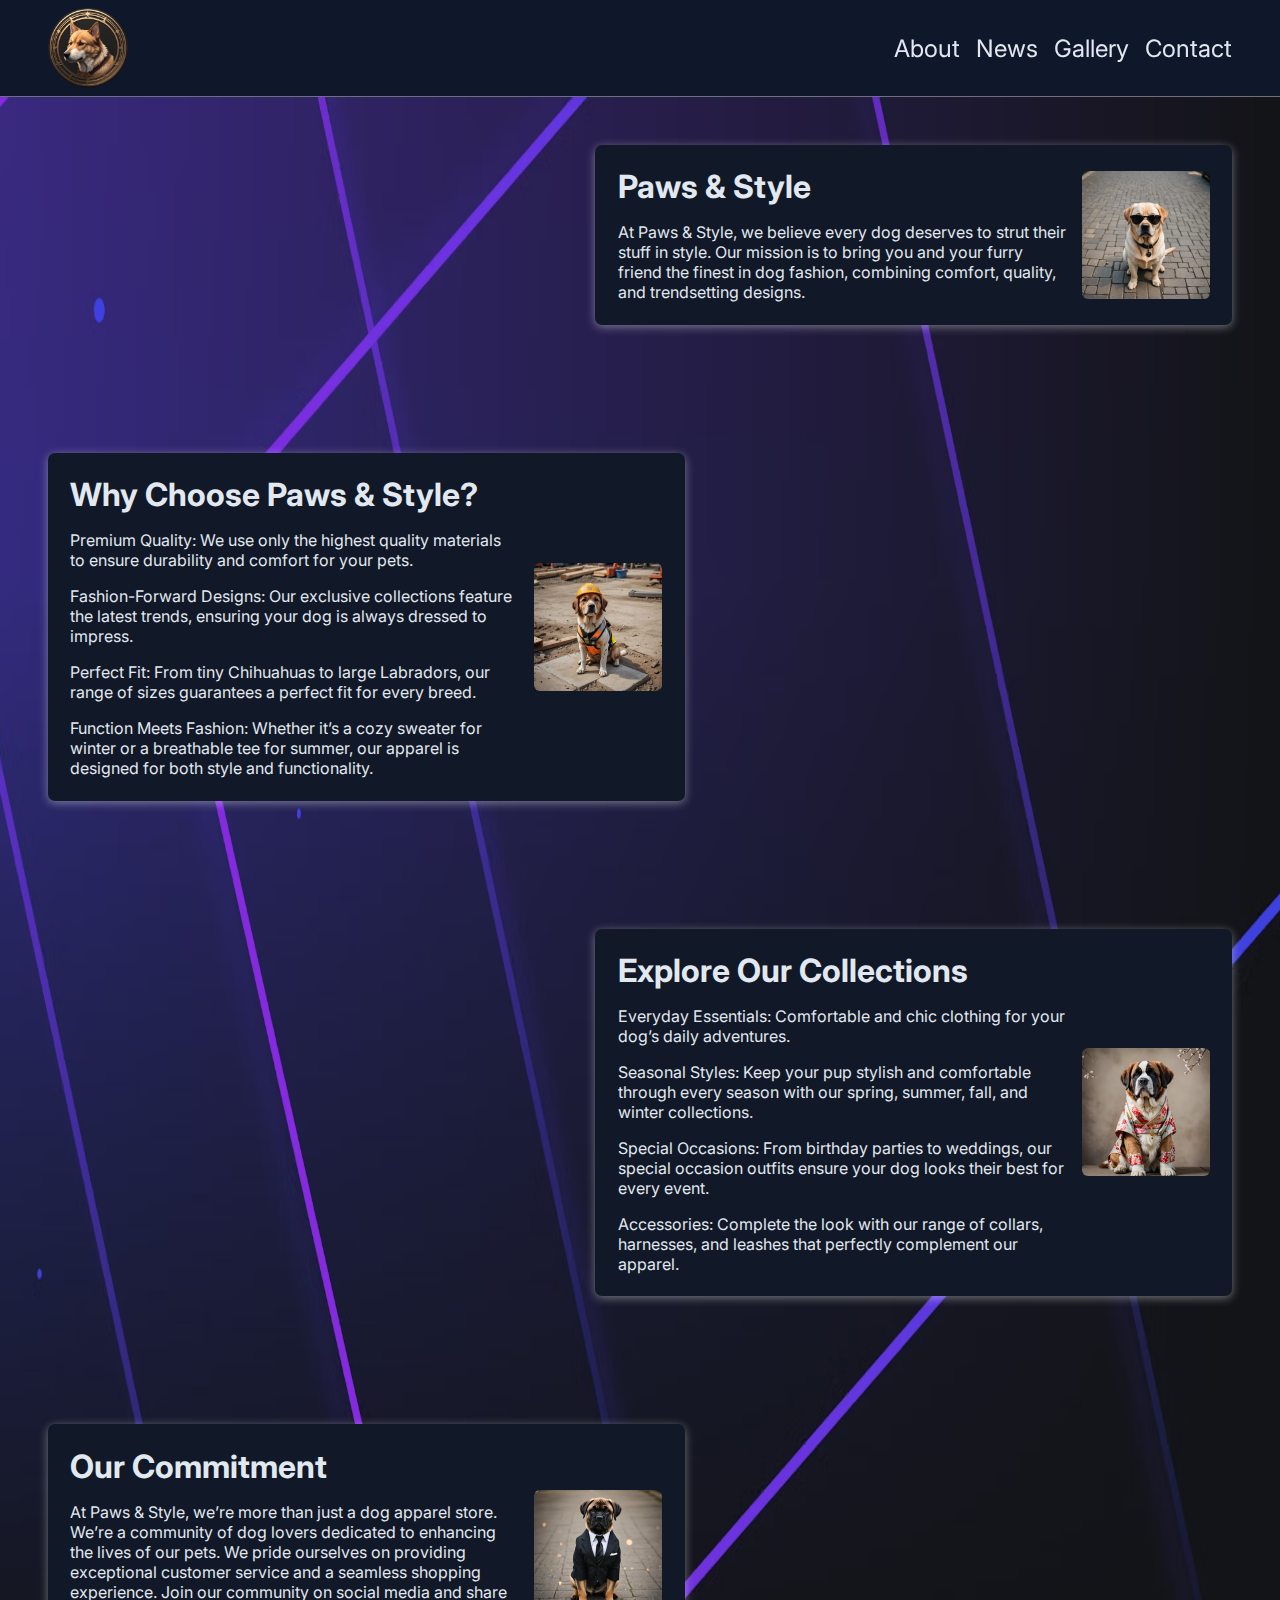
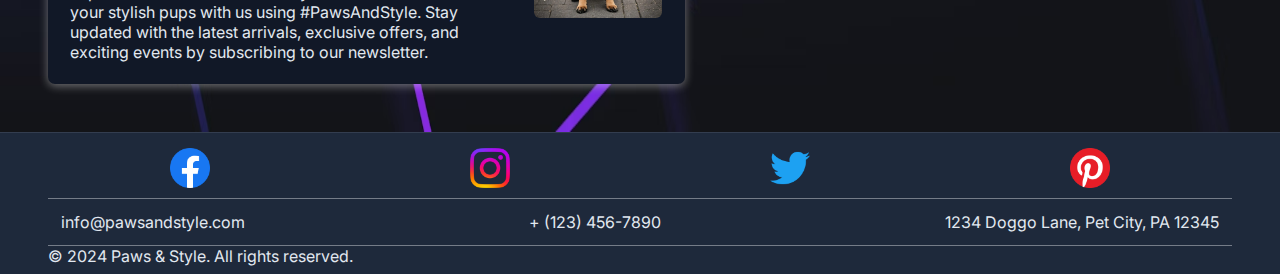
==== index.html @ 361d1cc0 "First commit!" ====
<!DOCTYPE html>
<html lang="en">
  <head>
    <link rel="stylesheet" href="style.css" />
    <meta charset="UTF-8" />
    <meta name="viewport" content="width=device-width, initial-scale=1.0" />
    <link rel="preconnect" href="https://fonts.googleapis.com" />
    <link rel="preconnect" href="https://fonts.gstatic.com" crossorigin />
    <link
      href="https://fonts.googleapis.com/css2?family=Inter:wght@100..900&display=swap"
      rel="stylesheet"
    />
    <title>Paws & Style</title>
  </head>

  <body>
    <header>
      <img class="logo" src="./images/logo.webp" alt="logo" />
      <nav>
        <a href="about.html" target="_blank">About</a>
        <a href="news.html" target="_blank">News</a>
        <a href="gallery.html" target="_blank">Gallery</a>
        <a href="contact.html" target="_blank">Contact</a>
      </nav>
    </header>

    <main>
      <div class="card">
        <div class="card-text">
          <h1>Paws & Style</h1>
          <p>
            At Paws & Style, we believe every dog deserves to strut their stuff
            in style. Our mission is to bring you and your furry friend the
            finest in dog fashion, combining comfort, quality, and trendsetting
            designs.
          </p>
        </div>
        <img
          class="card-image"
          src="./images/lab_with_glasses.webp"
          alt="Dog with sunglasses"
        />
      </div>

      <div class="card">
        <div class="card-text">
          <h1>Why Choose Paws & Style?</h1>

          <ul>
            <li>
              <span>Premium Quality:</span>
              We use only the highest quality materials to ensure durability and
              comfort for your pets.
            </li>
            <li>
              Fashion-Forward Designs: Our exclusive collections feature the
              latest trends, ensuring your dog is always dressed to impress.
            </li>
            <li>
              Perfect Fit: From tiny Chihuahuas to large Labradors, our range of
              sizes guarantees a perfect fit for every breed.
            </li>
            <li>
              Function Meets Fashion: Whether it’s a cozy sweater for winter or
              a breathable tee for summer, our apparel is designed for both
              style and functionality.
            </li>
          </ul>
        </div>
        <img
          class="card-image"
          src="./images/construction_dog.webp"
          alt="Dog with sunglasses"
        />
      </div>

      <div class="card">
        <div class="card-text">
          <h1>Explore Our Collections</h1>

          <ul>
            <li>
              Everyday Essentials: Comfortable and chic clothing for your dog’s
              daily adventures.
            </li>
            <li>
              Seasonal Styles: Keep your pup stylish and comfortable through
              every season with our spring, summer, fall, and winter
              collections.
            </li>
            <li>
              Special Occasions: From birthday parties to weddings, our special
              occasion outfits ensure your dog looks their best for every event.
            </li>
            <li>
              Accessories: Complete the look with our range of collars,
              harnesses, and leashes that perfectly complement our apparel.
            </li>
          </ul>
        </div>
        <img
          class="card-image"
          src="./images/japan_dog.webp"
          alt="Dog dressed in a kimono"
        />
      </div>
      <div class="card">
        <div class="card-text">
          <h1>Our Commitment</h1>

          <p>
            At Paws & Style, we’re more than just a dog apparel store. We’re a
            community of dog lovers dedicated to enhancing the lives of our
            pets. We pride ourselves on providing exceptional customer service
            and a seamless shopping experience. Join our community on social
            media and share your stylish pups with us using #PawsAndStyle. Stay
            updated with the latest arrivals, exclusive offers, and exciting
            events by subscribing to our newsletter.
          </p>
        </div>
        <img
          class="card-image"
          src="./images/business_dog.webp"
          alt="Dog with sunglasses"
        />
      </div>
    </main>
    <footer>
      <ul class="social-icons">
        <li>
          <a href="https://www.facebook.com" target="_blank"
            ><img src="./images/facebook.webp" alt="Facebook"
          /></a>
        </li>
        <li>
          <a href="https://www.instagram.com" target="_blank"
            ><img src="./images/instagram.webp" alt="Instagram"
          /></a>
        </li>
        <li>
          <a href="https://www.twitter.com" target="_blank"
            ><img src="./images/twitter.webp" alt="Twitter"
          /></a>
        </li>
        <li>
          <a href="https://www.pinterest.com" target="_blank"
            ><img src="./images/pinterest.webp" alt="Pinterest"
          /></a>
        </li>
      </ul>

      <div class="contact">
        <p>info@pawsandstyle.com</p>
        <p>+ (123) 456-7890</p>
        <p>1234 Doggo Lane, Pet City, PA 12345</p>
      </div>
      <p class="license">&copy; 2024 Paws & Style. All rights reserved.</p>
    </footer>
  </body>
</html>
---- style.css ----
/* CSS RESET */
html,
body,
div,
span,
p,
a,
ol,
ul,
li,
footer,
header {
  margin: 0;
  padding: 0;
  border: 0;
  font-size: 100%;
  font: inherit;
  vertical-align: baseline;
}
h1,
h2,
h4 {
  margin: 0;
}

ol,
ul {
  list-style: none;
}

a {
  text-decoration: inherit;
  color: inherit;
  position: relative;
  text-decoration: none;
}

html {
  height: 100vh;
  font-family: "Inter", sans-serif;
}

body {
  background-color: rgb(15 23 42);
  color: rgb(226, 232, 240);
  height: 100%;
  display: flex;
  flex-direction: column;
}

/* 
Gamata transitions pou vrika sto 
https://tobiasahlin.com/blog/css-trick-animating-link-underlines/ */
a::before {
  content: "";
  position: absolute;
  display: block;
  width: 100%;
  height: 2px;
  bottom: -2px;
  left: 0;
  background-color: #0ea5e9;
  transform: scaleX(0);
  transition: transform 0.3s ease;
}

a:hover::before {
  transform: scaleX(1);
}

header {
  position: sticky;
  top: 0;
  backdrop-filter: blur(10px);
  display: flex;
  flex-direction: column;
  align-items: center;
  padding: 0.5rem 0;
  gap: 0.5rem;
  border-bottom-color: rgba(248, 250, 252, 0.4);
  border-bottom-width: 1px;
  border-bottom-style: solid;
}

nav {
  display: flex;
  gap: 1rem;
}

main {
  padding: 2rem;
  display: flex;
  flex-direction: column;
  gap: 2rem;
  background-image: url("./images/bg.avif");
  background-size: 100% 100%;
}

.logo {
  height: 5rem;
  width: 5rem;
  border-radius: 50%;
  transition-duration: 8s;
  transition-property: transform;
}

.logo:hover {
  transform: rotate(3600deg);
  -webkit-transform: rotate(3600deg);
}

.card {
  border-radius: 7px;
  padding: 1.4rem;
  background-color: #111827;
  display: flex;
  flex-direction: column;
  align-items: center;
  gap: 1rem;
  box-shadow: 0 2px 10px rgb(255 255 255 / 0.4);
  transition: transform 0.2s;
}

.card-text {
  display: flex;
  flex-direction: column;
  gap: 1rem;
}

.card-image {
  width: 8rem;
  height: 8rem;
  border-radius: 6px;
}

.card:hover {
  transform: scale(1.05);
}

ul {
  display: flex;
  flex-direction: column;
  gap: 1rem;
}

footer {
  display: flex;
  flex-direction: column;
  margin-top: auto;
  padding: 0.5rem 1rem;
  background-color: rgb(30 41 59);
  border-top-color: rgba(248, 250, 252, 0.1);
  border-top-width: 1px;
  border-top-style: solid;
}

.social-icons {
  display: flex;
  flex-direction: row;
  justify-content: space-between;
  padding: 0.4rem 0;
}

.social-icons img {
  width: 1.6rem;
}

.contact {
  padding: 0.8rem;
  display: flex;
  flex-direction: column;
  gap: 0.1rem;
  border-top-color: rgba(248, 250, 252, 0.4);
  border-top-width: 1px;
  border-top-style: solid;
}

.license {
  border-top-color: rgba(248, 250, 252, 0.4);
  border-top-width: 1px;
  border-top-style: solid;
}

@media only screen and (min-width: 700px) {
  main {
    padding: 3rem;
    gap: 8rem;
  }

  header {
    flex-direction: row;
    padding: 0.5rem 3rem;
  }

  nav {
    margin-left: auto;
  }

  nav a {
    font-size: 1.5rem;
  }

  .card {
    flex-direction: row;
    width: 50%;
  }

  .card:nth-child(odd) {
    margin-left: auto;
  }

  .card-image {
    margin-left: auto;
  }

  footer {
    padding: 0.5rem 3rem;
  }

  .social-icons {
    justify-content: space-around;
  }

  .social-icons img {
    width: 2.5rem;
  }

  .contact {
    flex-direction: row;
    justify-content: space-between;
  }
}
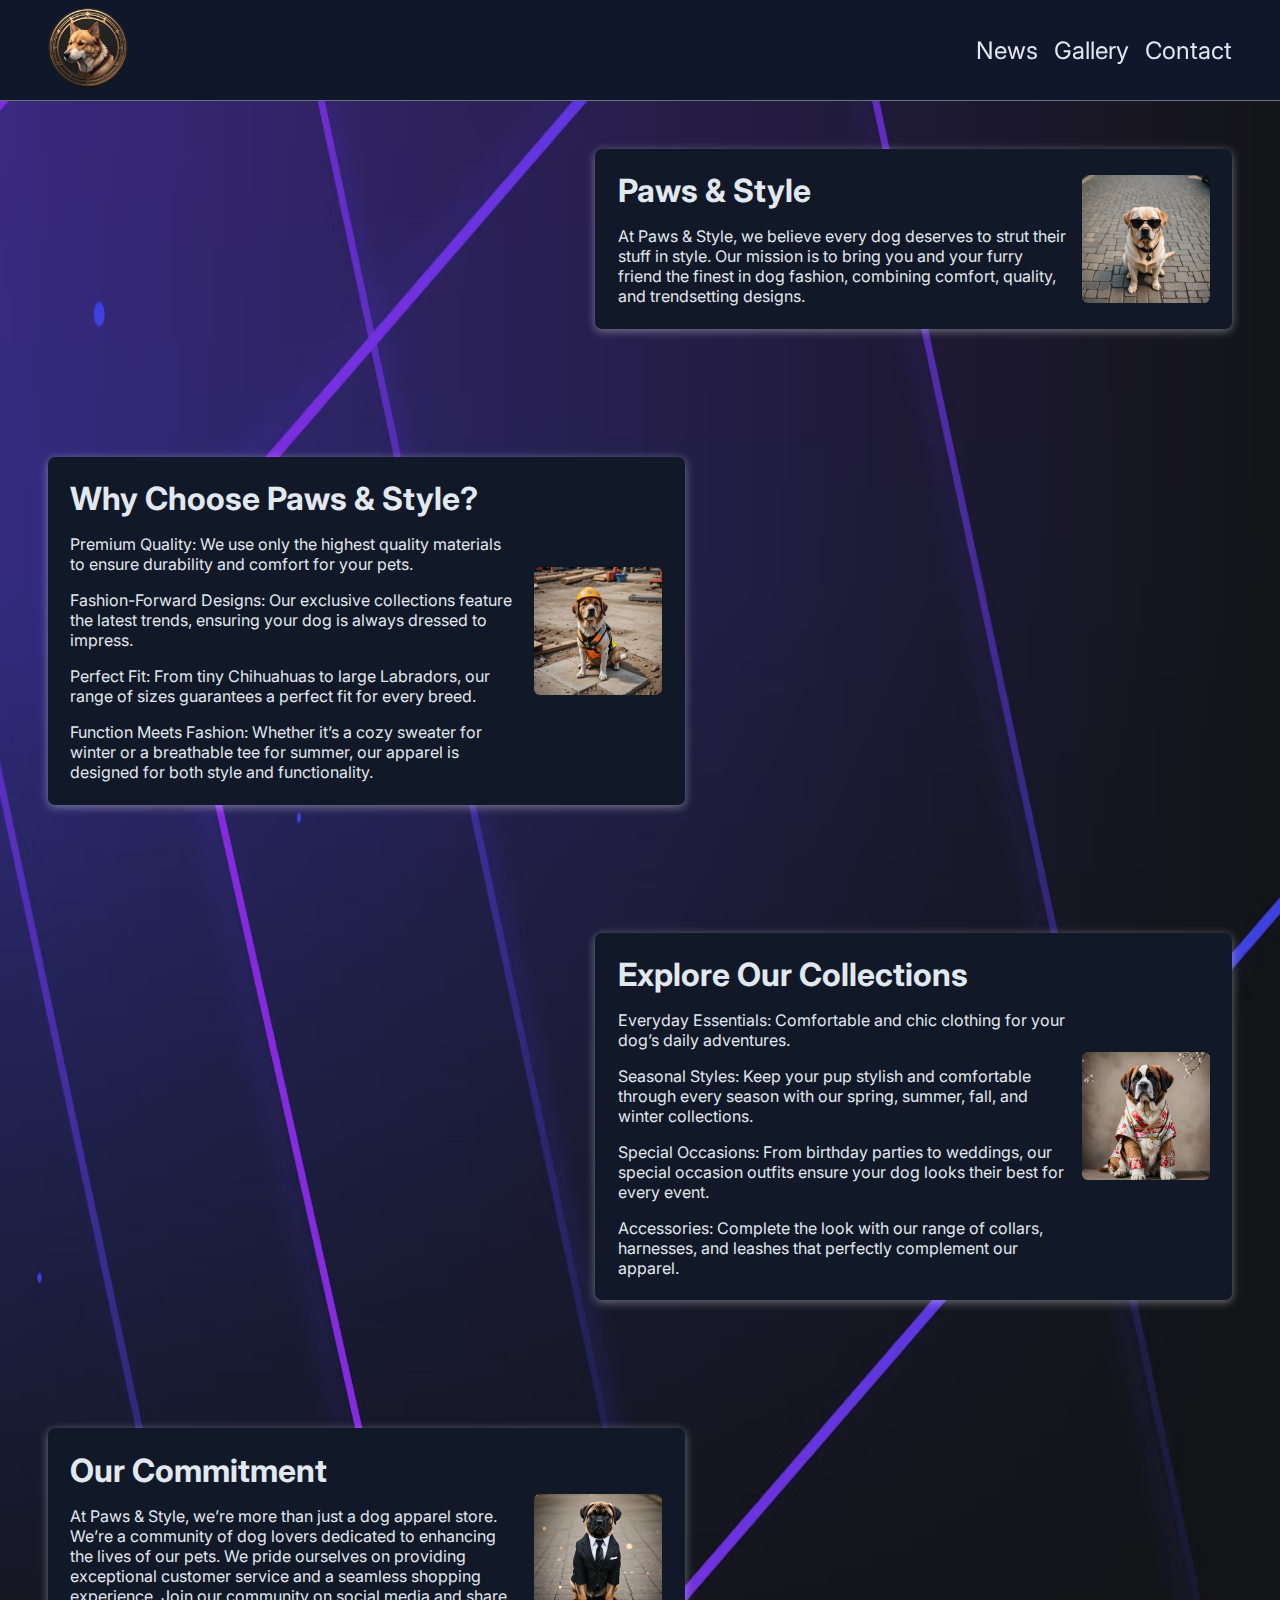
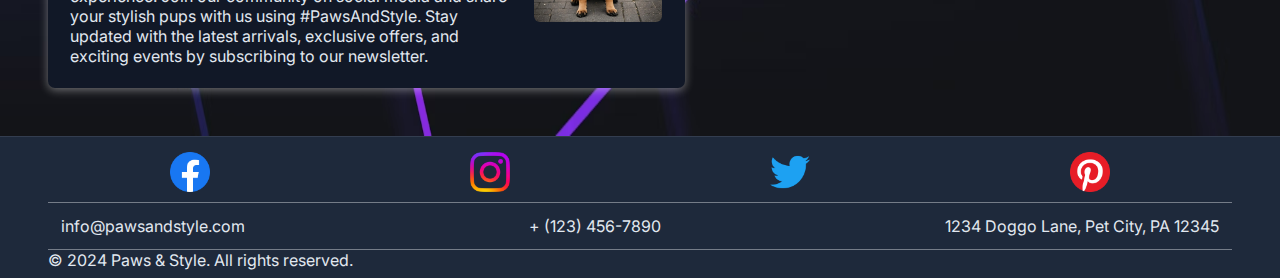
==== commit 6286b54f: "All pages set up" ====
--- a/index.html
+++ b/index.html
@@ -15,9 +15,8 @@
 
   <body>
     <header>
-      <img class="logo" src="./images/logo.webp" alt="logo" />
+      <a href="/"><img class="logo" src="./images/logo.webp" alt="logo" /></a>
       <nav>
-        <a href="about.html" target="_blank">About</a>
         <a href="news.html" target="_blank">News</a>
         <a href="gallery.html" target="_blank">Gallery</a>
         <a href="contact.html" target="_blank">Contact</a>
--- a/style.css
+++ b/style.css
@@ -43,13 +43,13 @@
 body {
   background-color: rgb(15 23 42);
   color: rgb(226, 232, 240);
-  height: 100%;
-  display: flex;
-  flex-direction: column;
-}
-
-/* 
-Gamata transitions pou vrika sto 
+  display: flex;
+  min-height: 100%;
+  flex-direction: column;
+}
+
+/*
+Gamata transitions pou vrika sto
 https://tobiasahlin.com/blog/css-trick-animating-link-underlines/ */
 a::before {
   content: "";
@@ -69,6 +69,7 @@
 }
 
 header {
+  z-index: 1;
   position: sticky;
   top: 0;
   backdrop-filter: blur(10px);
@@ -94,6 +95,16 @@
   gap: 2rem;
   background-image: url("./images/bg.avif");
   background-size: 100% 100%;
+  min-height: 100vh;
+}
+
+main.grid {
+  display: grid;
+  grid-template-columns: repeat(1, minmax(0, 1fr));
+}
+
+.grid .card {
+  width: auto;
 }
 
 .logo {
@@ -121,10 +132,21 @@
   transition: transform 0.2s;
 }
 
+.grid .card {
+  align-items: flex-start;
+}
+
 .card-text {
   display: flex;
   flex-direction: column;
   gap: 1rem;
+  height: 100%;
+}
+
+.read-more {
+  align-self: flex-end;
+  cursor: pointer;
+  margin-top: auto;
 }
 
 .card-image {
@@ -181,12 +203,78 @@
   border-top-style: solid;
 }
 
+article {
+  display: flex;
+  flex-direction: column;
+  background-color: rgba(0, 0, 0, 0.3);
+  padding: 2rem;
+  border-radius: 1rem;
+  gap: 1.2rem;
+}
+
+.image-section {
+  display: flex;
+  flex-direction: column;
+  align-items: center;
+  padding: 2rem 0rem;
+}
+
+.image-container {
+  display: flex;
+  gap: 1rem;
+  flex-wrap: wrap;
+  justify-content: center;
+}
+
+.image-container img {
+  border-radius: 1rem;
+}
+
+.contact-us-main {
+  width: 100%;
+  display: flex;
+  flex-direction: column;
+  gap: 3rem;
+}
+
+.contact-us-container {
+  display: flex;
+  flex-direction: column;
+  gap: 2rem;
+}
+
+.contact-us-main form {
+  display: flex;
+  flex-direction: column;
+  gap: 0.2rem;
+}
+
+.contact-us-main form input,
+textarea {
+  width: 50%;
+}
+
+.contact-us-main form button {
+  width: 10rem;
+  background-color: rgb(14 165 233);
+  border-style: none;
+  color: white;
+  padding: 0.4rem 2rem;
+  border-radius: 0.3rem;
+  cursor: pointer;
+}
+
 @media only screen and (min-width: 700px) {
   main {
     padding: 3rem;
     gap: 8rem;
   }
 
+  main.grid {
+    width: auto;
+    grid-template-columns: repeat(2, minmax(0, 1fr));
+  }
+
   header {
     flex-direction: row;
     padding: 0.5rem 3rem;
@@ -229,4 +317,15 @@
     flex-direction: row;
     justify-content: space-between;
   }
-}
+
+  .contact-us-main form {
+    display: flex;
+    flex-direction: column;
+    gap: 0.2rem;
+    align-items: flex-start;
+  }
+
+  .contact-us-container {
+    flex-direction: row;
+  }
+}
